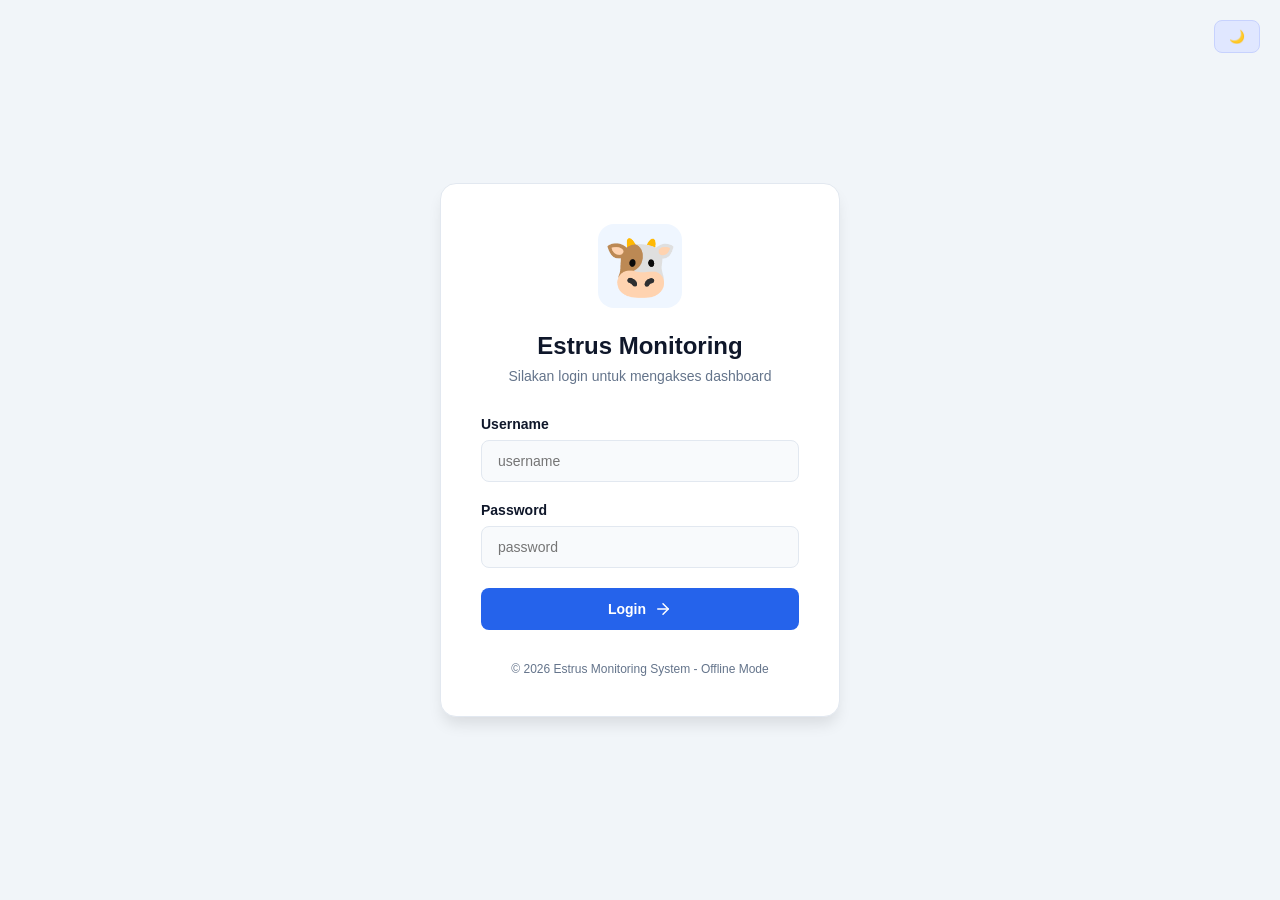
==== www/login.html @ 83ca0957 "big update 200526 update: - untuk menghemat baterai, wifi AP off ketika tidak dipakai dalam 5 menit." ====
<!doctype html>
<html lang="id">
  <head>
    <meta charset="UTF-8" />
    <meta name="viewport" content="width=device-width, initial-scale=1.0" />
    <title>Login - Estrus Monitoring</title>
    <style>
      :root {
        --primary: #2563eb;
        --primary-hover: #1d4ed8;
        --bg: #f1f5f9;
        --card-bg: #ffffff;
        --text-main: #0f172a;
        --text-muted: #64748b;
        --border: #e2e8f0;
        --danger: #ef4444;
      }

      :root.dark-mode {
        --primary: #3b82f6;
        --primary-hover: #2563eb;
        --bg: #0f172a;
        --card-bg: #1e293b;
        --text-main: #f1f5f9;
        --text-muted: #94a3b8;
        --border: #334155;
        --danger: #ef4444;
      }

      * {
        margin: 0;
        padding: 0;
        box-sizing: border-box;
        font-family:
          -apple-system, BlinkMacSystemFont, "Segoe UI", Roboto, Helvetica,
          Arial, sans-serif;
      }

      body {
        background-color: var(--bg);
        height: 100vh;
        display: flex;
        align-items: center;
        justify-content: center;
        padding: 1.5rem;
      }

      .login-card {
        background: var(--card-bg);
        width: 100%;
        max-width: 400px;
        padding: 2.5rem;
        border-radius: 1rem;
        border: 1px solid var(--border);
        box-shadow: 0 10px 15px -3px rgba(0, 0, 0, 0.1);
        text-align: center;
      }

      .logo-container {
        width: 84px;
        height: 84px;
        background: #eff6ff;
        color: var(--primary);
        border-radius: 1rem;
        display: flex;
        align-items: center;
        justify-content: center;
        margin: 0 auto 1.5rem;
        font-size: 60px;
      }

      :root.dark-mode .logo-container {
        background: #1e3a8a;
      }

      h1 {
        font-size: 1.5rem;
        font-weight: 700;
        color: var(--text-main);
        margin-bottom: 0.5rem;
      }

      p.subtitle {
        font-size: 0.875rem;
        color: var(--text-muted);
        margin-bottom: 2rem;
      }

      .form-group {
        text-align: left;
        margin-bottom: 1.25rem;
      }

      label {
        display: block;
        font-size: 0.875rem;
        font-weight: 600;
        color: var(--text-main);
        margin-bottom: 0.5rem;
      }

      .input-wrapper {
        position: relative;
      }

      input {
        width: 100%;
        padding: 0.75rem 1rem;
        background: #f8fafc;
        border: 1px solid var(--border);
        border-radius: 0.5rem;
        font-size: 0.875rem;
        outline: none;
        transition: all 0.2s;
        color: var(--text-main);
      }

      :root.dark-mode input {
        background: #0f172a;
        color: var(--text-main);
      }

      input:focus {
        border-color: var(--primary);
        box-shadow: 0 0 0 3px rgba(37, 99, 235, 0.1);
      }

      .btn-login {
        width: 100%;
        padding: 0.75rem;
        background: var(--primary);
        color: white;
        border: none;
        border-radius: 0.5rem;
        font-size: 0.875rem;
        font-weight: 600;
        cursor: pointer;
        transition: background 0.2s;
        margin-top: 1rem;
        display: flex;
        align-items: center;
        justify-content: center;
        gap: 0.5rem;
      }

      .btn-login:hover {
        background: var(--primary-hover);
      }

      .error-message {
        background: #fef2f2;
        color: var(--danger);
        padding: 0.75rem;
        border-radius: 0.5rem;
        font-size: 0.75rem;
        margin-bottom: 1.25rem;
        border: 1px solid #fecaca;
        display: none;
      }

      :root.dark-mode .error-message {
        background: #7f1d1d;
        border: 1px solid #991b1b;
        color: #fca5a5;
      }

      .footer-text {
        margin-top: 2rem;
        font-size: 0.75rem;
        color: var(--text-muted);
      }

      .btn-theme {
        display: inline-flex;
        align-items: center;
        gap: 6px;
        background: #e0e7ff;
        color: #3730a3;
        border: 1px solid #c7d2fe;
        padding: 8px 14px;
        border-radius: 8px;
        font-size: 0.8rem;
        font-weight: 600;
        cursor: pointer;
        transition: all 0.2s;
        text-decoration: none;
        position: absolute;
        top: 20px;
        right: 20px;
      }

      .btn-theme:hover {
        background: #c7d2fe;
        box-shadow: 0 2px 4px rgba(55, 48, 163, 0.1);
      }

      :root.dark-mode .btn-theme {
        background: #312e81;
        color: #a5b4fc;
        border: 1px solid #4f46e5;
      }

      :root.dark-mode .btn-theme:hover {
        background: #4f46e5;
        box-shadow: 0 2px 4px rgba(165, 180, 252, 0.1);
      }

      body {
        position: relative;
      }
    </style>
  </head>
  <body>
    <button class="btn-theme" id="themeToggle" onclick="toggleTheme()">
      <span id="themeIcon">🌙</span>
      <!-- <span id="themeText">Dark</span> -->
    </button>

    <div class="login-card">
      <div class="logo-container">
        <!-- SVG Cow/Livestock Icon -->
        🐮
      </div>

      <h1>Estrus Monitoring</h1>
      <p class="subtitle">Silakan login untuk mengakses dashboard</p>

      <div id="error-box" class="error-message">
        Username atau password salah!
      </div>

      <form id="login-form" onsubmit="handleLogin(event)">
        <div class="form-group">
          <label for="username">Username</label>
          <input type="text" id="username" placeholder="username" required />
        </div>

        <div class="form-group">
          <label for="password">Password</label>
          <input
            type="password"
            id="password"
            placeholder="password"
            required
          />
        </div>

        <button type="submit" class="btn-login" id="submit-btn">
          <span>Login</span>
          <svg
            width="18"
            height="18"
            viewBox="0 0 24 24"
            fill="none"
            stroke="currentColor"
            stroke-width="2"
            stroke-linecap="round"
            stroke-linejoin="round"
          >
            <line x1="5" y1="12" x2="19" y2="12"></line>
            <polyline points="12 5 19 12 12 19"></polyline>
          </svg>
        </button>
      </form>

      <p class="footer-text">© 2026 Estrus Monitoring System - Offline Mode</p>
    </div>

    <script>
      // Theme Toggle Functionality
      function toggleTheme() {
        const html = document.documentElement;
        const themeIcon = document.getElementById("themeIcon");
        const themeText = document.getElementById("themeText");

        if (html.classList.contains("dark-mode")) {
          html.classList.remove("dark-mode");
          localStorage.setItem("theme", "light");
          themeIcon.textContent = "🌙";
          themeText.textContent = "Dark";
        } else {
          html.classList.add("dark-mode");
          localStorage.setItem("theme", "dark");
          themeIcon.textContent = "☀️";
          themeText.textContent = "Light";
        }
      }

      // Initialize theme on page load
      function initializeTheme() {
        const savedTheme = localStorage.getItem("theme") || "light";
        const html = document.documentElement;
        const themeIcon = document.getElementById("themeIcon");
        const themeText = document.getElementById("themeText");

        if (savedTheme === "dark") {
          html.classList.add("dark-mode");
          themeIcon.textContent = "☀️";
          themeText.textContent = "Light";
        } else {
          html.classList.remove("dark-mode");
          themeIcon.textContent = "🌙";
          themeText.textContent = "Dark";
        }
      }

      // Initialize theme immediately and when DOM is ready
      initializeTheme();
      document.addEventListener("DOMContentLoaded", initializeTheme);

      async function handleLogin(event) {
        event.preventDefault();

        const user = document.getElementById("username").value;
        const pass = document.getElementById("password").value;
        const errorBox = document.getElementById("error-box");
        const submitBtn = document.getElementById("submit-btn");

        try {
          const res = await fetch(`/api/login?user=${user}&pass=${pass}`, {
            method: "GET",
            credentials: "include",
          });

          // Loading
          submitBtn.disabled = true;
          submitBtn.innerHTML = "<span>Memproses...</span>";

          const data = await res.json();

          console.log("LOGIN RESPONSE:", data); // 🔥 DEBUG

          if (data.success) {
            console.log("redirecting...");
            window.location.href = "/index.html";
          } else {
            errorBox.style.display = "block";
            submitBtn.disabled = false;
            submitBtn.innerHTML =
              '<span>Login</span> <svg width="18" height="18" viewBox="0 0 24 24" fill="none" stroke="currentColor" stroke-width="2" stroke-linecap="round" stroke-linejoin="round"><line x1="5" y1="12" x2="19" y2="12"></line><polyline points="12 5 19 12 12 19"></polyline></svg>';
            document.getElementById("error-box").innerText =
              "Invalid credentials";
          }
        } catch (err) {
          console.error(err);
          errorBox.style.display = "block";
          submitBtn.disabled = false;
          submitBtn.innerHTML =
            '<span>Login</span> <svg width="18" height="18" viewBox="0 0 24 24" fill="none" stroke="currentColor" stroke-width="2" stroke-linecap="round" stroke-linejoin="round"><line x1="5" y1="12" x2="19" y2="12"></line><polyline points="12 5 19 12 12 19"></polyline></svg>';
          document.getElementById("error-box").innerText = "Server error";
        }
      }
    </script>
  </body>
</html>
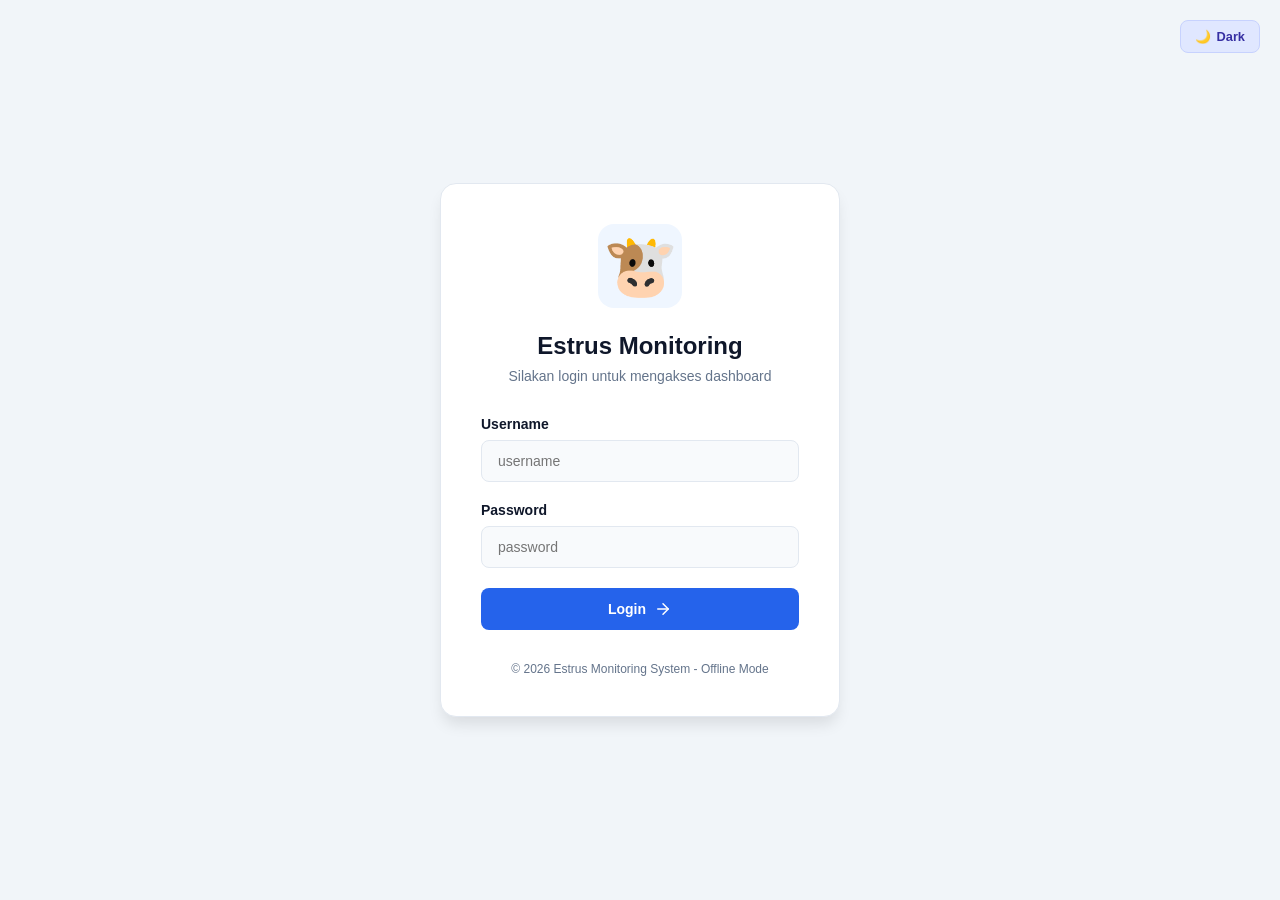
==== commit b9ed37d3: "uncomment themeText" ====
--- a/www/login.html
+++ b/www/login.html
@@ -213,7 +213,7 @@
   <body>
     <button class="btn-theme" id="themeToggle" onclick="toggleTheme()">
       <span id="themeIcon">🌙</span>
-      <!-- <span id="themeText">Dark</span> -->
+      <span id="themeText">Dark</span>
     </button>
 
     <div class="login-card">
